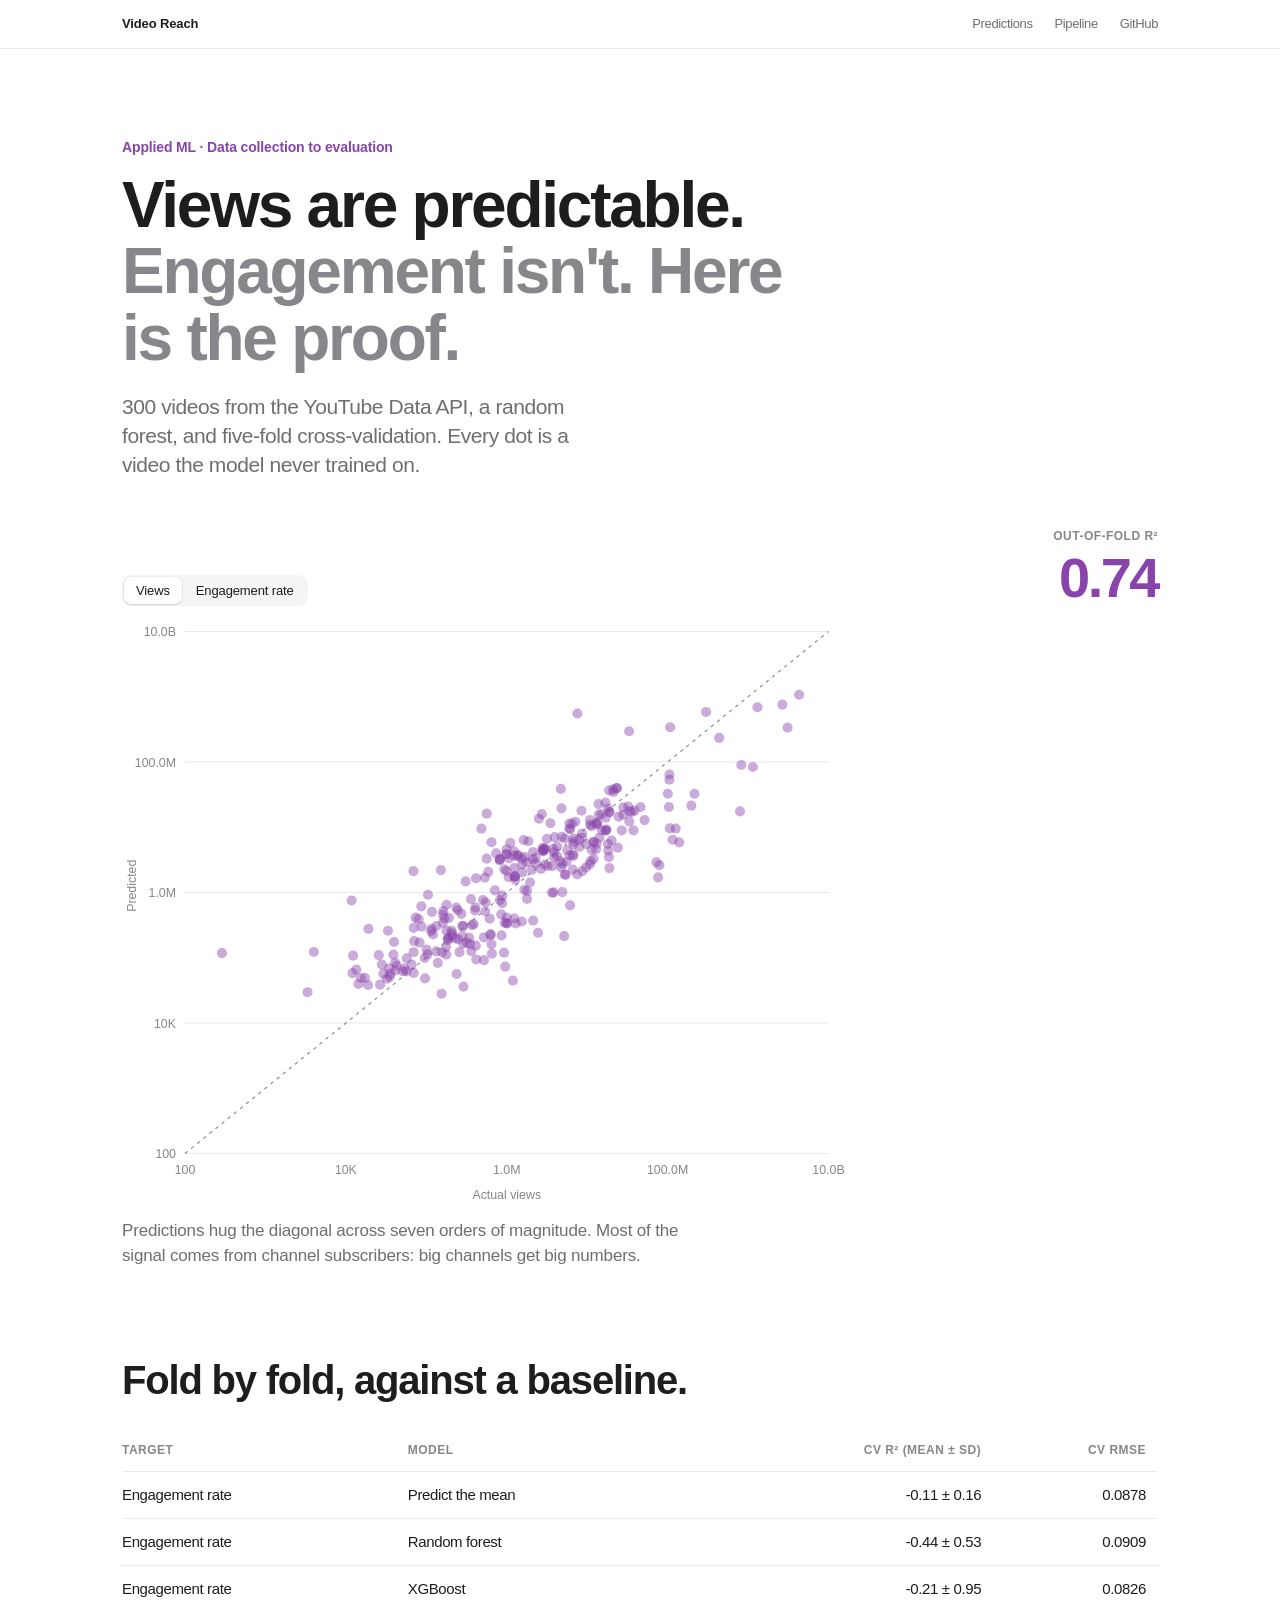
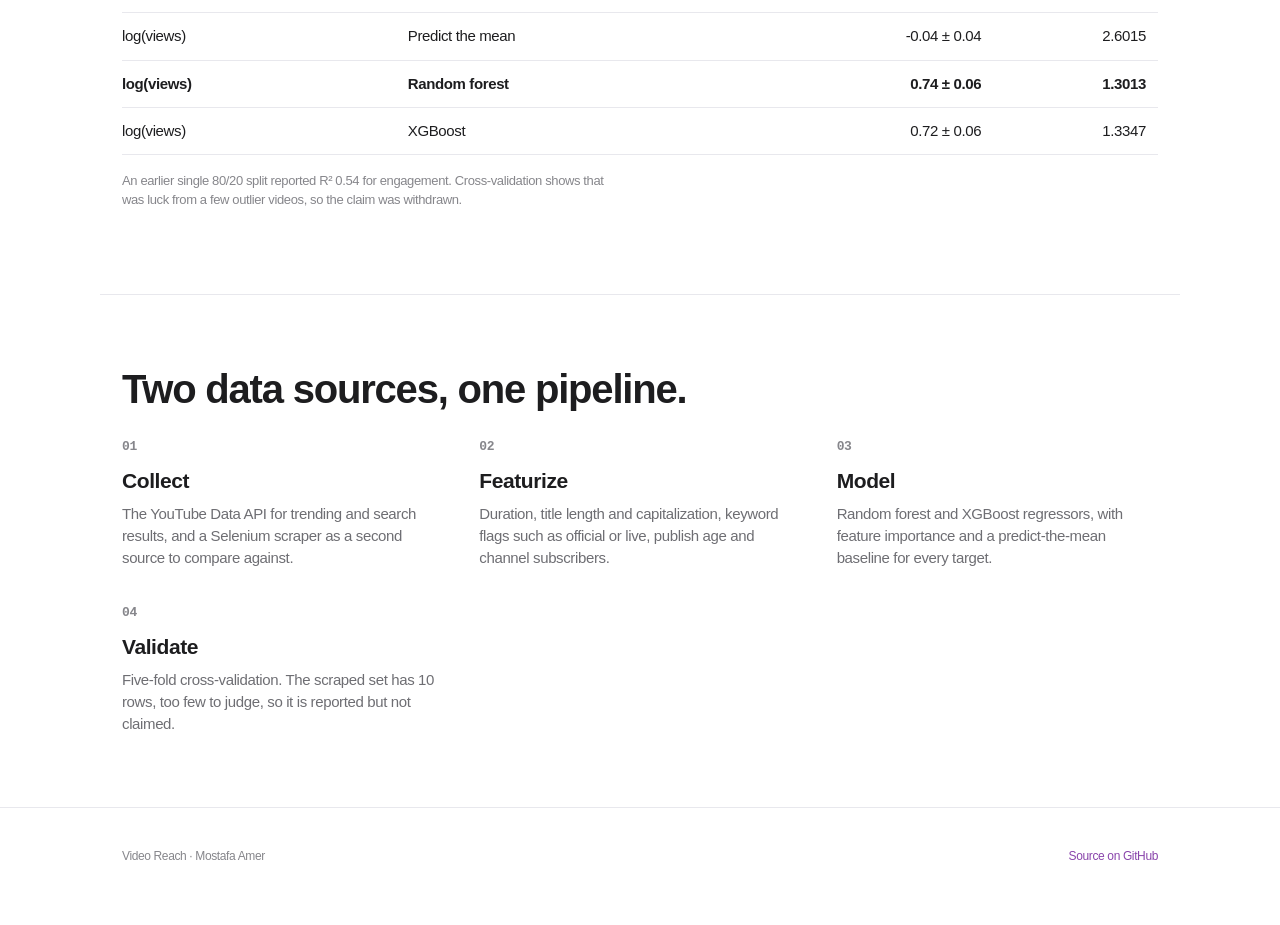
==== site/index.html @ baca2f28 "Add cross-validated results site" ====
<!doctype html>
<html lang="en">
<head>
  <meta charset="utf-8" />
  <meta name="viewport" content="width=device-width, initial-scale=1" />
  <title>Video Reach · What metadata can and cannot predict</title>
  <meta name="description" content="Predicting video views and engagement from metadata, cross-validated on 300 videos. Views are predictable. Engagement is not." />
  <link rel="stylesheet" href="quiet.css" />
  <link rel="stylesheet" href="app.css" />
</head>
<body>
  <nav class="q-nav">
    <div class="q-wrap">
      <span class="q-brand">Video Reach</span>
      <div class="q-links">
        <a href="#plot">Predictions</a>
        <a href="#pipeline">Pipeline</a>
        <a href="https://github.com/mostafaamer1234/YoutubeMLprediction">GitHub</a>
      </div>
    </div>
  </nav>

  <main>
    <header class="q-wrap q-hero">
      <p class="q-eyebrow">Applied ML · Data collection to evaluation</p>
      <h1 class="q-title">Views are predictable. <span class="q-muted">Engagement isn't. Here is the proof.</span></h1>
      <p class="q-lede">300 videos from the YouTube Data API, a random forest, and five-fold cross-validation. Every dot is a video the model never trained on.</p>
    </header>

    <section class="q-wrap" id="plot">
      <div class="head">
        <div class="q-seg" id="task" role="group" aria-label="Target">
          <button data-k="views" aria-pressed="true">Views</button>
          <button data-k="engagement" aria-pressed="false">Engagement rate</button>
        </div>
        <div class="r2"><span class="q-caps">Out-of-fold R²</span><b id="r2"></b></div>
      </div>
      <div class="plot-wrap">
        <svg id="chart" viewBox="0 0 640 520" role="img" aria-label="Predicted versus actual"></svg>
        <div class="tip" id="tip" hidden></div>
      </div>
      <p class="q-small verdict" id="verdict"></p>
    </section>

    <section class="q-wrap q-section">
      <h2 class="q-h2">Fold by fold, against a baseline.</h2>
      <table class="q-table">
        <thead><tr><th>Target</th><th>Model</th><th class="num">CV R² (mean ± sd)</th><th class="num">CV RMSE</th></tr></thead>
        <tbody>
          <tr><td>Engagement rate</td><td>Predict the mean</td><td class="num">-0.11 ± 0.16</td><td class="num">0.0878</td></tr>
          <tr><td>Engagement rate</td><td>Random forest</td><td class="num">-0.44 ± 0.53</td><td class="num">0.0909</td></tr>
          <tr><td>Engagement rate</td><td>XGBoost</td><td class="num">-0.21 ± 0.95</td><td class="num">0.0826</td></tr>
          <tr><td>log(views)</td><td>Predict the mean</td><td class="num">-0.04 ± 0.04</td><td class="num">2.6015</td></tr>
          <tr class="q-hl"><td>log(views)</td><td>Random forest</td><td class="num">0.74 ± 0.06</td><td class="num">1.3013</td></tr>
          <tr><td>log(views)</td><td>XGBoost</td><td class="num">0.72 ± 0.06</td><td class="num">1.3347</td></tr>
        </tbody>
      </table>
      <p class="q-note table-note">An earlier single 80/20 split reported R² 0.54 for engagement. Cross-validation shows that was luck from a few outlier videos, so the claim was withdrawn.</p>
    </section>

    <section class="q-wrap q-section" id="pipeline">
      <h2 class="q-h2">Two data sources, one pipeline.</h2>
      <div class="q-steps">
        <div class="q-step"><h3 class="q-h3">Collect</h3><p>The YouTube Data API for trending and search results, and a Selenium scraper as a second source to compare against.</p></div>
        <div class="q-step"><h3 class="q-h3">Featurize</h3><p>Duration, title length and capitalization, keyword flags such as official or live, publish age and channel subscribers.</p></div>
        <div class="q-step"><h3 class="q-h3">Model</h3><p>Random forest and XGBoost regressors, with feature importance and a predict-the-mean baseline for every target.</p></div>
        <div class="q-step"><h3 class="q-h3">Validate</h3><p>Five-fold cross-validation. The scraped set has 10 rows, too few to judge, so it is reported but not claimed.</p></div>
      </div>
    </section>
  </main>

  <footer class="q-foot">
    <div class="q-wrap">
      <span>Video Reach · Mostafa Amer</span>
      <a href="https://github.com/mostafaamer1234/YoutubeMLprediction">Source on GitHub</a>
    </div>
  </footer>
  <script src="app.js"></script>
</body>
</html>
---- site/quiet.css ----
/*
 * Quiet — a small, restrained design system shared by Mostafa Amer's project demos.
 *
 * Built from studying apple.com product/compare pages (near-black type on white, very large
 * tightly-tracked headlines, giant numerals as "hero data", hairline dividers, one blue accent,
 * pill buttons), Plausible (small-caps metric labels, ranked rows with a tinted bar behind them)
 * and Linear (two-tone headlines that continue in grey).
 *
 * Rules: one accent per page, no gradients or glows, no emoji, content is the hero.
 */

:root {
  --bg: #ffffff;
  --bg-alt: #f5f5f7;
  --ink: #1d1d1f;
  --ink-2: #6e6e73;
  --ink-3: #86868b;
  --hair: #d2d2d7;
  --hair-soft: #e8e8ed;
  --accent: #0071e3;
  --accent-ink: #ffffff;
  --seg-on: #ffffff;
  --good: #248a3d;
  --bad: #d70015;
  --radius: 18px;
  --radius-sm: 10px;
  --max: 1080px;
  --font: -apple-system, BlinkMacSystemFont, "SF Pro Text", "SF Pro Display", "Inter", "Helvetica Neue", Arial, sans-serif;
  --mono: "SF Mono", ui-monospace, Menlo, Consolas, monospace;
  color-scheme: light;
}

@media (prefers-color-scheme: dark) {
  :root:not([data-theme="light"]) {
    --bg: #000000;
    --bg-alt: #161617;
    --ink: #f5f5f7;
    --ink-2: #a1a1a6;
    --ink-3: #86868b;
    --hair: #38383a;
    --hair-soft: #2a2a2c;
    --accent: #2997ff;
    --seg-on: #48484a;
    color-scheme: dark;
  }
}

* { box-sizing: border-box; }
html { -webkit-text-size-adjust: 100%; }
body {
  margin: 0;
  background: var(--bg);
  color: var(--ink);
  font-family: var(--font);
  font-size: 17px;
  line-height: 1.47;
  letter-spacing: -0.022em;
  -webkit-font-smoothing: antialiased;
}
a { color: var(--accent); text-decoration: none; }
a:hover { text-decoration: underline; }

.q-wrap { max-width: var(--max); margin: 0 auto; padding: 0 22px; }

/* Global nav: thin, quiet, like apple.com */
.q-nav { position: sticky; top: 0; z-index: 10; background: color-mix(in srgb, var(--bg) 82%, transparent);
  backdrop-filter: saturate(180%) blur(20px); -webkit-backdrop-filter: saturate(180%) blur(20px);
  border-bottom: 1px solid var(--hair-soft); }
.q-nav .q-wrap { display: flex; align-items: center; justify-content: space-between; height: 48px; font-size: 13px; }
.q-nav .q-brand { color: var(--ink); font-weight: 600; letter-spacing: -0.01em; }
.q-nav .q-links { display: flex; gap: 22px; }
.q-nav .q-links a { color: var(--ink-2); }
.q-nav .q-links a:hover { color: var(--ink); text-decoration: none; }

/* Hero */
.q-hero { padding-top: 88px; padding-bottom: 40px; }
.q-eyebrow { font-size: 14px; font-weight: 600; color: var(--accent); letter-spacing: -0.01em; margin: 0 0 14px; }
.q-title { font-size: clamp(40px, 6vw, 64px); line-height: 1.04; font-weight: 600; letter-spacing: -0.035em; margin: 0; max-width: 19ch; }
.q-title .q-muted { color: var(--ink-3); }
.q-lede { font-size: 21px; line-height: 1.38; color: var(--ink-2); max-width: 40ch; margin: 22px 0 0; letter-spacing: -0.02em; }

/* Section rhythm */
.q-section { padding-top: 72px; padding-bottom: 72px; }
.q-section + .q-section { border-top: 1px solid var(--hair-soft); }
.q-h2 { font-size: 40px; line-height: 1.1; font-weight: 600; letter-spacing: -0.03em; margin: 0 0 28px; }
.q-h2 .q-muted { color: var(--ink-3); }
.q-h3 { font-size: 21px; font-weight: 600; letter-spacing: -0.02em; margin: 0 0 6px; }
.q-small { font-size: 14px; color: var(--ink-2); letter-spacing: -0.01em; }
.q-caps { font-size: 12px; font-weight: 600; text-transform: uppercase; letter-spacing: 0.04em; color: var(--ink-3); }

/* Hero data: giant numerals (apple.com compare "Summary") */
.q-figures { display: grid; grid-template-columns: repeat(auto-fit, minmax(180px, 1fr)); gap: 0; border-top: 1px solid var(--hair); }
.q-figure { padding: 28px 24px 8px 0; }
.q-figure .q-num { font-size: 56px; line-height: 1; font-weight: 600; letter-spacing: -0.045em; font-variant-numeric: tabular-nums; }
.q-figure .q-num small { font-size: 0.45em; letter-spacing: -0.02em; color: var(--ink-2); font-weight: 500; }
.q-figure .q-label { margin-top: 10px; font-size: 15px; color: var(--ink-2); line-height: 1.35; max-width: 24ch; }

/* Buttons and links */
.q-btn { display: inline-flex; align-items: center; gap: 6px; height: 36px; padding: 0 18px; border-radius: 980px; border: 0;
  background: var(--accent); color: var(--accent-ink); font: 500 15px/1 var(--font); letter-spacing: -0.01em; cursor: pointer; }
.q-btn:hover { filter: brightness(1.08); text-decoration: none; }
.q-btn:disabled { opacity: 0.4; cursor: default; }
.q-btn.q-ghost { background: transparent; color: var(--accent); box-shadow: inset 0 0 0 1px var(--accent); }
.q-more::after { content: " ›"; }

/* Segmented control (iOS/macOS) */
.q-seg { display: inline-flex; padding: 2px; background: var(--bg-alt); border-radius: 9px; gap: 2px; }
.q-seg button { border: 0; background: transparent; color: var(--ink); font: 500 13px/1 var(--font); padding: 7px 12px; border-radius: 7px; cursor: pointer; letter-spacing: -0.01em; }
.q-seg button[aria-pressed="true"] { background: var(--seg-on); box-shadow: 0 1px 2px rgba(0,0,0,.12), 0 0 0 .5px rgba(0,0,0,.06); }

/* Slider */
.q-range { -webkit-appearance: none; appearance: none; width: 100%; height: 4px; border-radius: 2px; background: var(--hair); outline: none; }
.q-range::-webkit-slider-thumb { -webkit-appearance: none; width: 22px; height: 22px; border-radius: 50%; background: #fff; box-shadow: 0 1px 4px rgba(0,0,0,.25), 0 0 0 .5px rgba(0,0,0,.08); cursor: pointer; }
.q-range::-moz-range-thumb { width: 22px; height: 22px; border-radius: 50%; background: #fff; border: 0; box-shadow: 0 1px 4px rgba(0,0,0,.25); }

/* Switch */
.q-switch { position: relative; width: 44px; height: 26px; flex: none; }
.q-switch input { opacity: 0; width: 0; height: 0; }
.q-switch span { position: absolute; inset: 0; background: var(--hair); border-radius: 13px; transition: background .2s; cursor: pointer; }
.q-switch span::after { content: ""; position: absolute; top: 2px; left: 2px; width: 22px; height: 22px; border-radius: 50%; background: #fff; box-shadow: 0 1px 3px rgba(0,0,0,.25); transition: transform .2s; }
.q-switch input:checked + span { background: var(--good); }
.q-switch input:checked + span::after { transform: translateX(18px); }

/* Settings list (grouped rows, like System Settings) */
.q-list { border-radius: var(--radius); background: var(--bg-alt); padding: 4px 18px; }
.q-row { display: flex; align-items: center; justify-content: space-between; gap: 16px; padding: 14px 0; }
.q-row + .q-row { border-top: 1px solid var(--hair-soft); }
.q-row label { font-size: 15px; }
.q-row .q-val { font-variant-numeric: tabular-nums; color: var(--ink-2); font-size: 15px; min-width: 3ch; text-align: right; }

/* Ranked rows with a tinted bar behind them (Plausible) */
.q-ranked { width: 100%; border-collapse: collapse; font-size: 15px; font-variant-numeric: tabular-nums; }
.q-ranked th { text-align: left; font-weight: 600; font-size: 12px; text-transform: uppercase; letter-spacing: .04em; color: var(--ink-3); padding: 0 0 10px; }
.q-ranked th:not(:first-child), .q-ranked td:not(:first-child) { text-align: right; width: 16%; }
.q-ranked td { padding: 4px 0; }
.q-ranked .q-bar { position: relative; padding: 7px 10px; border-radius: 6px; overflow: hidden; white-space: nowrap; }
.q-ranked .q-bar i { position: absolute; inset: 0 auto 0 0; border-radius: 6px; opacity: .16; }
.q-ranked .q-bar b { position: relative; font-weight: 500; }

/* Plain table */
.q-table { width: 100%; border-collapse: collapse; font-size: 15px; font-variant-numeric: tabular-nums; }
.q-table th, .q-table td { padding: 12px 12px 12px 0; text-align: left; border-bottom: 1px solid var(--hair-soft); vertical-align: top; }
.q-table th { font-size: 12px; text-transform: uppercase; letter-spacing: .04em; color: var(--ink-3); font-weight: 600; }
.q-table td.num, .q-table th.num { text-align: right; }
.q-table tr.q-hl td { font-weight: 600; }

/* Steps (numbered, no cards) */
.q-steps { display: grid; grid-template-columns: repeat(auto-fit, minmax(240px, 1fr)); gap: 36px; counter-reset: s; }
.q-step { counter-increment: s; }
.q-step::before { content: counter(s, decimal-leading-zero); display: block; font: 600 13px var(--mono); color: var(--ink-3); margin-bottom: 12px; }
.q-step p { margin: 0; color: var(--ink-2); font-size: 15px; }

.q-code { font-family: var(--mono); font-size: 13px; background: var(--bg-alt); border-radius: var(--radius-sm); padding: 16px 18px; overflow-x: auto; line-height: 1.55; letter-spacing: 0; }
.q-note { font-size: 13px; color: var(--ink-3); }

.q-foot { padding: 40px 0 60px; font-size: 12px; color: var(--ink-3); border-top: 1px solid var(--hair-soft); }
.q-foot .q-wrap { display: flex; justify-content: space-between; gap: 16px; flex-wrap: wrap; }

@media (max-width: 640px) {
  .q-hero { padding-top: 56px; padding-bottom: 24px; }
  .q-section { padding-top: 52px; padding-bottom: 52px; }
  .q-h2 { font-size: 30px; }
  .q-figure .q-num { font-size: 44px; }
}
@media (prefers-reduced-motion: reduce) { * { transition: none !important; animation: none !important; } }
---- site/app.css ----
:root { --accent: #8944ab; }
@media (prefers-color-scheme: dark) { :root:not([data-theme="light"]) { --accent: #bf5af2; } }

.head { display: flex; justify-content: space-between; align-items: end; gap: 16px; flex-wrap: wrap; margin: 8px 0 12px; }
.r2 { text-align: right; }
.r2 .q-caps { display: block; margin-bottom: 4px; }
.r2 b { font-size: 56px; line-height: 1; font-weight: 600; letter-spacing: -0.045em; font-variant-numeric: tabular-nums; color: var(--accent); }
.r2 b.weak { color: var(--ink-3); }

.plot-wrap { position: relative; max-width: 720px; }
#chart { width: 100%; height: auto; display: block; overflow: visible; }
#chart .grid { stroke: var(--hair-soft); }
#chart .ideal { stroke: var(--ink-3); stroke-dasharray: 3 4; }
#chart .pt { fill: var(--accent); fill-opacity: .45; transition: cx .5s ease, cy .5s ease; }
#chart .pt:hover, #chart .pt.on { fill-opacity: 1; stroke: var(--ink); stroke-width: 1.5; }
#chart text { fill: var(--ink-3); font: 11px var(--font); letter-spacing: 0; }
.tip { position: absolute; background: var(--bg); border: 1px solid var(--hair); border-radius: 10px; padding: 8px 12px; font-size: 13px;
  pointer-events: none; max-width: 280px; box-shadow: 0 4px 16px rgba(0,0,0,.08); font-variant-numeric: tabular-nums; }
.tip b { display: block; font-weight: 600; margin-bottom: 2px; }
.tip span { display: block; color: var(--ink-2); }
.verdict { max-width: 60ch; margin-top: 16px; font-size: 17px; color: var(--ink-2); }
.table-note { margin-top: 16px; max-width: 70ch; }
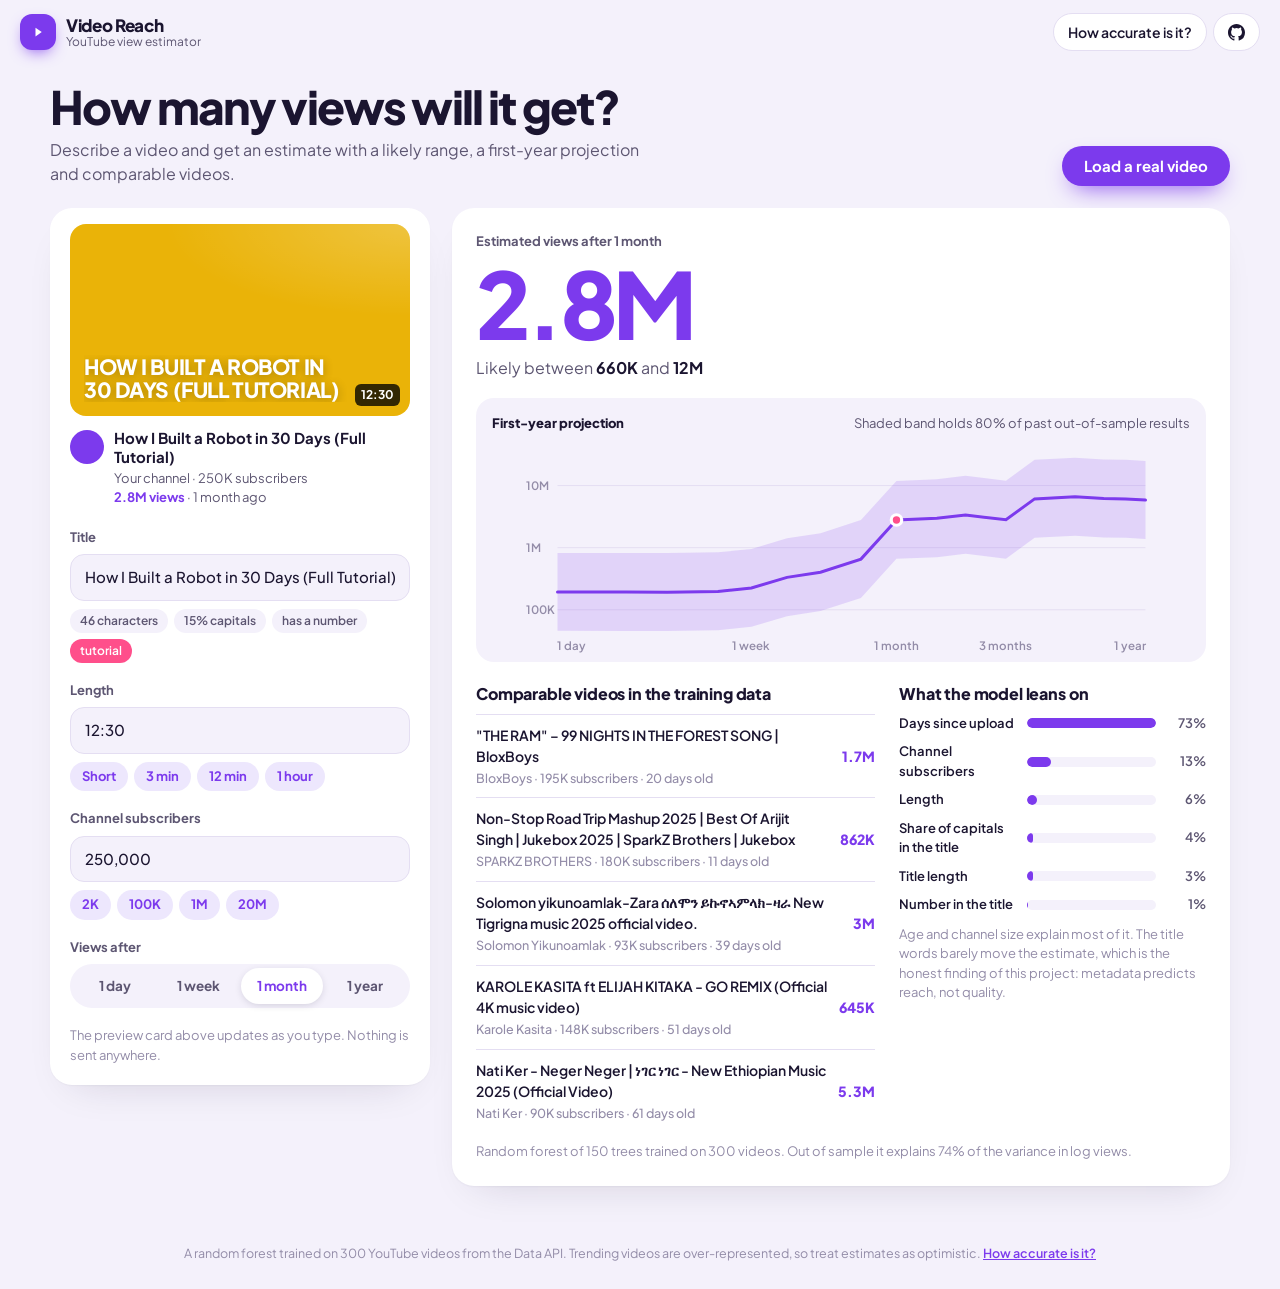
==== commit 465c387a: "Open the site straight into a view estimator Exports the random forest's trees for the browser and a" ====
--- a/site/index.html
+++ b/site/index.html
@@ -3,78 +3,77 @@
 <head>
   <meta charset="utf-8" />
   <meta name="viewport" content="width=device-width, initial-scale=1" />
-  <title>Video Reach · What metadata can and cannot predict</title>
-  <meta name="description" content="Predicting video views and engagement from metadata, cross-validated on 300 videos. Views are predictable. Engagement is not." />
-  <link rel="stylesheet" href="quiet.css" />
-  <link rel="stylesheet" href="app.css" />
+  <title>Video Reach · YouTube view estimator</title>
+  <meta name="description" content="Estimate how many views a YouTube video will get from its title, length, channel size and age, with a likely range and a first-year projection. Runs a random forest in your browser." />
+  <link rel="icon" href="data:image/svg+xml,%3Csvg xmlns='http://www.w3.org/2000/svg' viewBox='0 0 32 32'%3E%3Crect width='32' height='32' rx='8' fill='%237c3aed'/%3E%3Cpath d='M13 10l9 6-9 6z' fill='white'/%3E%3C/svg%3E" />
+  <link rel="preconnect" href="https://fonts.googleapis.com" />
+  <link rel="preconnect" href="https://fonts.gstatic.com" crossorigin />
+  <link href="https://fonts.googleapis.com/css2?family=Plus+Jakarta+Sans:wght@400;500;600;700;800&display=swap" rel="stylesheet" />
+  <link rel="stylesheet" href="tool.css" />
 </head>
-<body>
-  <nav class="q-nav">
-    <div class="q-wrap">
-      <span class="q-brand">Video Reach</span>
-      <div class="q-links">
-        <a href="#plot">Predictions</a>
-        <a href="#pipeline">Pipeline</a>
-        <a href="https://github.com/mostafaamer1234/YoutubeMLprediction">GitHub</a>
+<body class="app">
+  <header class="top">
+    <a class="brand" href="/"><span class="mark" aria-hidden="true"><svg viewBox="0 0 32 32" width="20" height="20"><path d="M12 9l10 7-10 7z" fill="#fff"/></svg></span>
+      <span class="brand-text"><b>Video Reach</b><span>YouTube view estimator</span></span></a>
+    <nav>
+      <a class="ghost" href="/about"><span class="t">How accurate is it?</span><span class="sr-only">About</span></a>
+      <a class="ghost" href="https://github.com/mostafaamer1234/YoutubeMLprediction" aria-label="Source on GitHub"><svg viewBox="0 0 16 16"><path d="M8 0C3.58 0 0 3.58 0 8c0 3.54 2.29 6.53 5.47 7.59.4.07.55-.17.55-.38v-1.49c-2.01.37-2.53-.49-2.69-.94-.09-.23-.48-.94-.82-1.13-.28-.15-.68-.52-.01-.53.63-.01 1.08.58 1.23.82.72 1.21 1.87.87 2.33.66.07-.52.28-.87.51-1.07-1.78-.2-3.64-.89-3.64-3.95 0-.87.31-1.59.82-2.15-.08-.2-.36-1.02.08-2.12 0 0 .67-.21 2.2.82a7.6 7.6 0 0 1 4 0c1.53-1.04 2.2-.82 2.2-.82.44 1.1.16 1.92.08 2.12.51.56.82 1.27.82 2.15 0 3.07-1.87 3.75-3.65 3.95.29.25.54.73.54 1.48v2.2c0 .21.15.46.55.38A8.01 8.01 0 0 0 16 8c0-4.42-3.58-8-8-8z"/></svg></a>
+    </nav>
+  </header>
+
+  <main class="workspace">
+    <div class="tool-head">
+      <div>
+        <h1>How many views will it get?</h1>
+        <p>Describe a video and get an estimate with a likely range, a first-year projection and comparable videos.</p>
       </div>
+      <button class="btn small secondary" id="example" type="button">Load a real video</button>
     </div>
-  </nav>
 
-  <main>
-    <header class="q-wrap q-hero">
-      <p class="q-eyebrow">Applied ML · Data collection to evaluation</p>
-      <h1 class="q-title">Views are predictable. <span class="q-muted">Engagement isn't. Here is the proof.</span></h1>
-      <p class="q-lede">300 videos from the YouTube Data API, a random forest, and five-fold cross-validation. Every dot is a video the model never trained on.</p>
-    </header>
+    <section class="split">
+      <form class="panel sticky" id="form" autocomplete="off">
+        <div class="preview" id="preview" aria-hidden="true">
+          <div class="thumb" id="thumb"><span class="thumb-title" id="thumb-title"></span><span class="badge" id="badge"></span></div>
+          <div class="meta"><span class="avatar"></span><div><b id="pv-title"></b><span id="pv-line"></span></div></div>
+        </div>
+        <div class="group">
+          <label class="label" for="title">Title</label>
+          <input class="input" id="title" value="How I Built a Robot in 30 Days (Full Tutorial)" />
+          <div class="detected" id="detected"></div>
+        </div>
+        <div class="group">
+          <label class="label" for="duration">Length</label>
+          <input class="input" id="duration" value="12:30" inputmode="numeric" placeholder="mm:ss" />
+          <div class="chips presets" data-target="duration">
+            <button class="chip" type="button" data-v="0:45">Short</button><button class="chip" type="button" data-v="3:30">3 min</button>
+            <button class="chip" type="button" data-v="12:00">12 min</button><button class="chip" type="button" data-v="1:00:00">1 hour</button>
+          </div>
+        </div>
+        <div class="group">
+          <label class="label" for="subs">Channel subscribers</label>
+          <input class="input" id="subs" value="250,000" inputmode="numeric" />
+          <div class="chips presets" data-target="subs">
+            <button class="chip" type="button" data-v="2,000">2K</button><button class="chip" type="button" data-v="100,000">100K</button>
+            <button class="chip" type="button" data-v="1,000,000">1M</button><button class="chip" type="button" data-v="20,000,000">20M</button>
+          </div>
+        </div>
+        <div class="group">
+          <span class="label">Views after</span>
+          <div class="seg full" id="age" role="group" aria-label="Days since upload">
+            <button type="button" data-d="1" aria-pressed="false">1 day</button><button type="button" data-d="7" aria-pressed="false">1 week</button>
+            <button type="button" data-d="30" aria-pressed="true">1 month</button><button type="button" data-d="365" aria-pressed="false">1 year</button>
+          </div>
+        </div>
+        <p class="hint">The preview card above updates as you type. Nothing is sent anywhere.</p>
+      </form>
 
-    <section class="q-wrap" id="plot">
-      <div class="head">
-        <div class="q-seg" id="task" role="group" aria-label="Target">
-          <button data-k="views" aria-pressed="true">Views</button>
-          <button data-k="engagement" aria-pressed="false">Engagement rate</button>
-        </div>
-        <div class="r2"><span class="q-caps">Out-of-fold R²</span><b id="r2"></b></div>
-      </div>
-      <div class="plot-wrap">
-        <svg id="chart" viewBox="0 0 640 520" role="img" aria-label="Predicted versus actual"></svg>
-        <div class="tip" id="tip" hidden></div>
-      </div>
-      <p class="q-small verdict" id="verdict"></p>
-    </section>
-
-    <section class="q-wrap q-section">
-      <h2 class="q-h2">Fold by fold, against a baseline.</h2>
-      <table class="q-table">
-        <thead><tr><th>Target</th><th>Model</th><th class="num">CV R² (mean ± sd)</th><th class="num">CV RMSE</th></tr></thead>
-        <tbody>
-          <tr><td>Engagement rate</td><td>Predict the mean</td><td class="num">-0.11 ± 0.16</td><td class="num">0.0878</td></tr>
-          <tr><td>Engagement rate</td><td>Random forest</td><td class="num">-0.44 ± 0.53</td><td class="num">0.0909</td></tr>
-          <tr><td>Engagement rate</td><td>XGBoost</td><td class="num">-0.21 ± 0.95</td><td class="num">0.0826</td></tr>
-          <tr><td>log(views)</td><td>Predict the mean</td><td class="num">-0.04 ± 0.04</td><td class="num">2.6015</td></tr>
-          <tr class="q-hl"><td>log(views)</td><td>Random forest</td><td class="num">0.74 ± 0.06</td><td class="num">1.3013</td></tr>
-          <tr><td>log(views)</td><td>XGBoost</td><td class="num">0.72 ± 0.06</td><td class="num">1.3347</td></tr>
-        </tbody>
-      </table>
-      <p class="q-note table-note">An earlier single 80/20 split reported R² 0.54 for engagement. Cross-validation shows that was luck from a few outlier videos, so the claim was withdrawn.</p>
-    </section>
-
-    <section class="q-wrap q-section" id="pipeline">
-      <h2 class="q-h2">Two data sources, one pipeline.</h2>
-      <div class="q-steps">
-        <div class="q-step"><h3 class="q-h3">Collect</h3><p>The YouTube Data API for trending and search results, and a Selenium scraper as a second source to compare against.</p></div>
-        <div class="q-step"><h3 class="q-h3">Featurize</h3><p>Duration, title length and capitalization, keyword flags such as official or live, publish age and channel subscribers.</p></div>
-        <div class="q-step"><h3 class="q-h3">Model</h3><p>Random forest and XGBoost regressors, with feature importance and a predict-the-mean baseline for every target.</p></div>
-        <div class="q-step"><h3 class="q-h3">Validate</h3><p>Five-fold cross-validation. The scraped set has 10 rows, too few to judge, so it is reported but not claimed.</p></div>
-      </div>
+      <section class="panel plain" id="out" aria-live="polite">
+        <div class="empty"><div><span class="spin"></span></div></div>
+      </section>
     </section>
   </main>
 
-  <footer class="q-foot">
-    <div class="q-wrap">
-      <span>Video Reach · Mostafa Amer</span>
-      <a href="https://github.com/mostafaamer1234/YoutubeMLprediction">Source on GitHub</a>
-    </div>
-  </footer>
-  <script src="app.js"></script>
+  <footer class="foot">A random forest trained on 300 YouTube videos from the Data API. Trending videos are over-represented, so treat estimates as optimistic. <a href="/about">How accurate is it?</a></footer>
+  <script src="tool.js"></script>
 </body>
 </html>
--- a/site/tool.css
+++ b/site/tool.css
@@ -0,0 +1,104 @@
+/* Video Reach: a creator studio. Bright canvas, chunky rounded cards, one bold violet. */
+:root {
+  --bg: #f4f1fb; --card: #ffffff; --ink: #1b1530; --ink-2: #5d5672; --ink-3: #938ca8; --line: #e4def2;
+  --violet: #7c3aed; --violet-2: #a78bfa; --soft: #ede7fd; --pink: #ff4f8b; --good: #0f9d6b;
+  --font: "Plus Jakarta Sans", -apple-system, "Segoe UI", sans-serif; --r: 22px;
+}
+@media (prefers-color-scheme: dark) {
+  :root { --bg: #120e1f; --card: #1c1730; --ink: #f2eefc; --ink-2: #b6aed0; --ink-3: #807898; --line: #2c2545; --violet: #a78bfa; --violet-2: #c4b5fd; --soft: #2a2245; }
+}
+[hidden] { display: none !important; }
+* { box-sizing: border-box; }
+body.app { margin: 0; min-height: 100dvh; display: flex; flex-direction: column; background: var(--bg); color: var(--ink); font: 15px/1.5 var(--font); -webkit-font-smoothing: antialiased; }
+button, input { font: inherit; color: inherit; }
+svg { display: block; }
+.sr-only { position: absolute; width: 1px; height: 1px; overflow: hidden; clip: rect(0 0 0 0); }
+
+.top { display: flex; justify-content: space-between; align-items: center; height: 64px; padding: 0 20px; }
+.brand { display: flex; align-items: center; gap: 10px; color: var(--ink); text-decoration: none; }
+.mark { width: 36px; height: 36px; border-radius: 12px; background: var(--violet); display: grid; place-items: center; box-shadow: 0 6px 16px -6px var(--violet); }
+.brand-text { display: flex; flex-direction: column; line-height: 1.1; }
+.brand-text b { font-size: 17px; font-weight: 800; letter-spacing: -0.02em; }
+.brand-text span { font-size: 12px; color: var(--ink-2); }
+.top nav { display: flex; gap: 6px; align-items: center; }
+.ghost { display: inline-flex; align-items: center; gap: 6px; height: 38px; padding: 0 14px; border-radius: 999px; color: var(--ink); text-decoration: none; font-weight: 600; font-size: 14px; background: var(--card); border: 1px solid var(--line); }
+.ghost:hover { border-color: var(--violet-2); }
+.ghost svg { width: 17px; height: 17px; fill: currentColor; }
+
+.workspace { flex: 1; width: 100%; max-width: 1220px; margin: 0 auto; padding: 8px 20px 40px; }
+.tool-head { display: flex; justify-content: space-between; align-items: flex-end; gap: 16px; flex-wrap: wrap; margin: 10px 0 22px; }
+.tool-head h1 { font-size: clamp(30px, 4.4vw, 46px); font-weight: 800; letter-spacing: -0.04em; line-height: 1.05; margin: 0; }
+.tool-head p { margin: 8px 0 0; color: var(--ink-2); font-size: 16px; max-width: 600px; }
+.btn { display: inline-flex; align-items: center; justify-content: center; height: 44px; padding: 0 22px; border-radius: 999px; border: 0; background: var(--ink); color: var(--bg); font-weight: 700; cursor: pointer; }
+.btn.secondary { background: var(--violet); color: #fff; box-shadow: 0 10px 24px -10px var(--violet); }
+.btn:hover { transform: translateY(-1px); }
+.btn.small { height: 40px; }
+
+.split { display: grid; grid-template-columns: 380px minmax(0, 1fr); gap: 22px; align-items: start; }
+.panel { background: var(--card); border-radius: var(--r); padding: 20px; box-shadow: 0 1px 2px rgba(27, 21, 48, 0.04), 0 18px 40px -24px rgba(27, 21, 48, 0.18); min-width: 0; }
+.panel.plain { padding: 24px; }
+.sticky { position: sticky; top: 16px; }
+.group { margin-bottom: 18px; } .group:last-child { margin-bottom: 0; }
+.label { display: block; font-size: 13px; font-weight: 700; color: var(--ink-2); margin-bottom: 7px; }
+.hint, .note { font-size: 13px; color: var(--ink-3); line-height: 1.5; margin: 10px 0 0; }
+.input { width: 100%; border: 1.5px solid var(--line); border-radius: 14px; background: var(--bg); padding: 11px 14px; font-size: 15px; font-weight: 500; outline: none; color: var(--ink); }
+.input:focus { border-color: var(--violet); background: var(--card); }
+.chips { display: flex; flex-wrap: wrap; gap: 6px; }
+.chip { border: 0; background: var(--soft); color: var(--violet); border-radius: 999px; padding: 5px 12px; font-size: 13px; font-weight: 700; cursor: pointer; }
+.chip:hover { background: var(--violet); color: #fff; }
+.presets { margin-top: 8px; }
+.seg { display: flex; padding: 4px; border-radius: 999px; background: var(--bg); gap: 2px; }
+.seg button { flex: 1; border: 0; background: none; border-radius: 999px; padding: 8px 4px; font-size: 13.5px; font-weight: 700; color: var(--ink-2); cursor: pointer; white-space: nowrap; }
+.seg button[aria-pressed="true"] { background: var(--card); color: var(--violet); box-shadow: 0 2px 8px -2px rgba(27, 21, 48, 0.2); }
+.detected { display: flex; flex-wrap: wrap; gap: 6px; margin-top: 8px; font-size: 12px; font-weight: 600; color: var(--ink-2); }
+.detected span { background: var(--bg); border-radius: 999px; padding: 3px 10px; }
+.detected span.kw { color: #fff; background: var(--pink); }
+
+/* video card preview */
+.preview { margin: -4px 0 20px; }
+.thumb { position: relative; aspect-ratio: 16 / 9; border-radius: 16px; overflow: hidden; display: flex; align-items: flex-end; padding: 14px; color: #fff; transition: background 0.3s; }
+.thumb::after { content: ""; position: absolute; inset: 0; background: radial-gradient(120% 80% at 100% 0%, rgba(255, 255, 255, 0.22), transparent 60%); pointer-events: none; }
+.thumb-title { font-size: 21px; font-weight: 800; line-height: 1.1; letter-spacing: -0.02em; text-transform: uppercase; text-shadow: 0 2px 10px rgba(0, 0, 0, 0.3); display: -webkit-box; -webkit-line-clamp: 3; -webkit-box-orient: vertical; overflow: hidden; max-width: 85%; }
+.badge { position: absolute; right: 10px; bottom: 10px; background: rgba(0, 0, 0, 0.78); color: #fff; font-size: 12px; font-weight: 700; padding: 2px 6px; border-radius: 6px; }
+.meta { display: flex; gap: 10px; margin-top: 12px; }
+.avatar { width: 34px; height: 34px; border-radius: 50%; background: var(--violet); flex: none; }
+.meta b { display: -webkit-box; -webkit-line-clamp: 2; -webkit-box-orient: vertical; overflow: hidden; font-size: 15px; line-height: 1.3; }
+.meta span { display: block; font-size: 13px; color: var(--ink-2); margin-top: 2px; }
+.meta span em { font-style: normal; color: var(--violet); font-weight: 700; }
+
+/* results */
+.estimate { display: flex; justify-content: space-between; align-items: flex-end; gap: 16px; flex-wrap: wrap; margin-bottom: 18px; }
+.estimate > div:first-child { flex: 1 1 260px; }
+.big { font-size: clamp(56px, 8vw, 92px); font-weight: 800; letter-spacing: -0.05em; line-height: 0.95; margin: 4px 0 0; color: var(--violet); }
+.estimate .range { font-size: 16px; color: var(--ink-2); margin: 10px 0 0; }
+.estimate .range b { color: var(--ink); }
+.actual { font-size: 14px; padding: 10px 14px; border-radius: 14px; background: var(--soft); color: var(--ink); }
+.chart { background: var(--bg); border-radius: 18px; padding: 16px 16px 10px; margin-bottom: 20px; }
+.chart header { display: flex; justify-content: space-between; gap: 8px; flex-wrap: wrap; font-size: 13px; color: var(--ink-2); margin-bottom: 8px; }
+.chart header b { color: var(--ink); font-weight: 800; }
+.chart svg { width: 100%; height: 210px; overflow: visible; }
+.chart .band { fill: color-mix(in srgb, var(--violet) 16%, transparent); }
+.chart .line { fill: none; stroke: var(--violet); stroke-width: 3; stroke-linecap: round; vector-effect: non-scaling-stroke; }
+.chart .dot { fill: var(--pink); stroke: var(--card); stroke-width: 3; }
+.chart .grid { stroke: var(--line); vector-effect: non-scaling-stroke; }
+.chart text { font: 600 11px var(--font); fill: var(--ink-3); }
+.two { display: grid; grid-template-columns: 1.3fr 1fr; gap: 24px; }
+.sub { font-size: 16px; font-weight: 800; letter-spacing: -0.01em; margin: 0 0 8px; }
+.vids { list-style: none; margin: 0; padding: 0; }
+.vids li { display: grid; grid-template-columns: 1fr auto; gap: 2px 12px; padding: 10px 0; border-top: 1px solid var(--line); font-size: 14px; font-weight: 600; }
+.vids li span { color: var(--ink-3); font-size: 12.5px; font-weight: 500; grid-column: 1; }
+.vids li b { grid-row: 1 / span 2; grid-column: 2; align-self: center; font-weight: 800; color: var(--violet); }
+.bars { display: grid; gap: 9px; }
+.bar { display: grid; grid-template-columns: 1fr 1.1fr 40px; gap: 10px; align-items: center; font-size: 13px; font-weight: 600; }
+.bar i { height: 10px; border-radius: 999px; background: var(--bg); overflow: hidden; display: block; }
+.bar i em { display: block; height: 100%; border-radius: 999px; background: var(--violet); }
+.bar output { text-align: right; color: var(--ink-2); }
+.empty { display: grid; place-items: center; text-align: center; min-height: 360px; color: var(--ink-2); }
+.empty b { display: block; color: var(--ink); font-size: 18px; margin-bottom: 4px; }
+.spin { width: 26px; height: 26px; border-radius: 50%; border: 3px solid var(--soft); border-top-color: var(--violet); display: inline-block; animation: spin 0.8s linear infinite; }
+@keyframes spin { to { transform: rotate(360deg); } }
+.fade { animation: fade 0.3s ease-out both; } @keyframes fade { from { opacity: 0; transform: translateY(6px); } }
+.foot { padding: 18px 20px 26px; text-align: center; font-size: 12.5px; color: var(--ink-3); }
+.foot a { color: var(--violet); font-weight: 600; }
+@media (max-width: 900px) { .split, .two { grid-template-columns: 1fr; } .sticky { position: static; } }
+@media (max-width: 560px) { .brand-text span, .ghost .t { display: none; } .chart svg { height: 160px; } .top { padding: 0 14px; } .workspace { padding: 4px 14px 30px; } }
